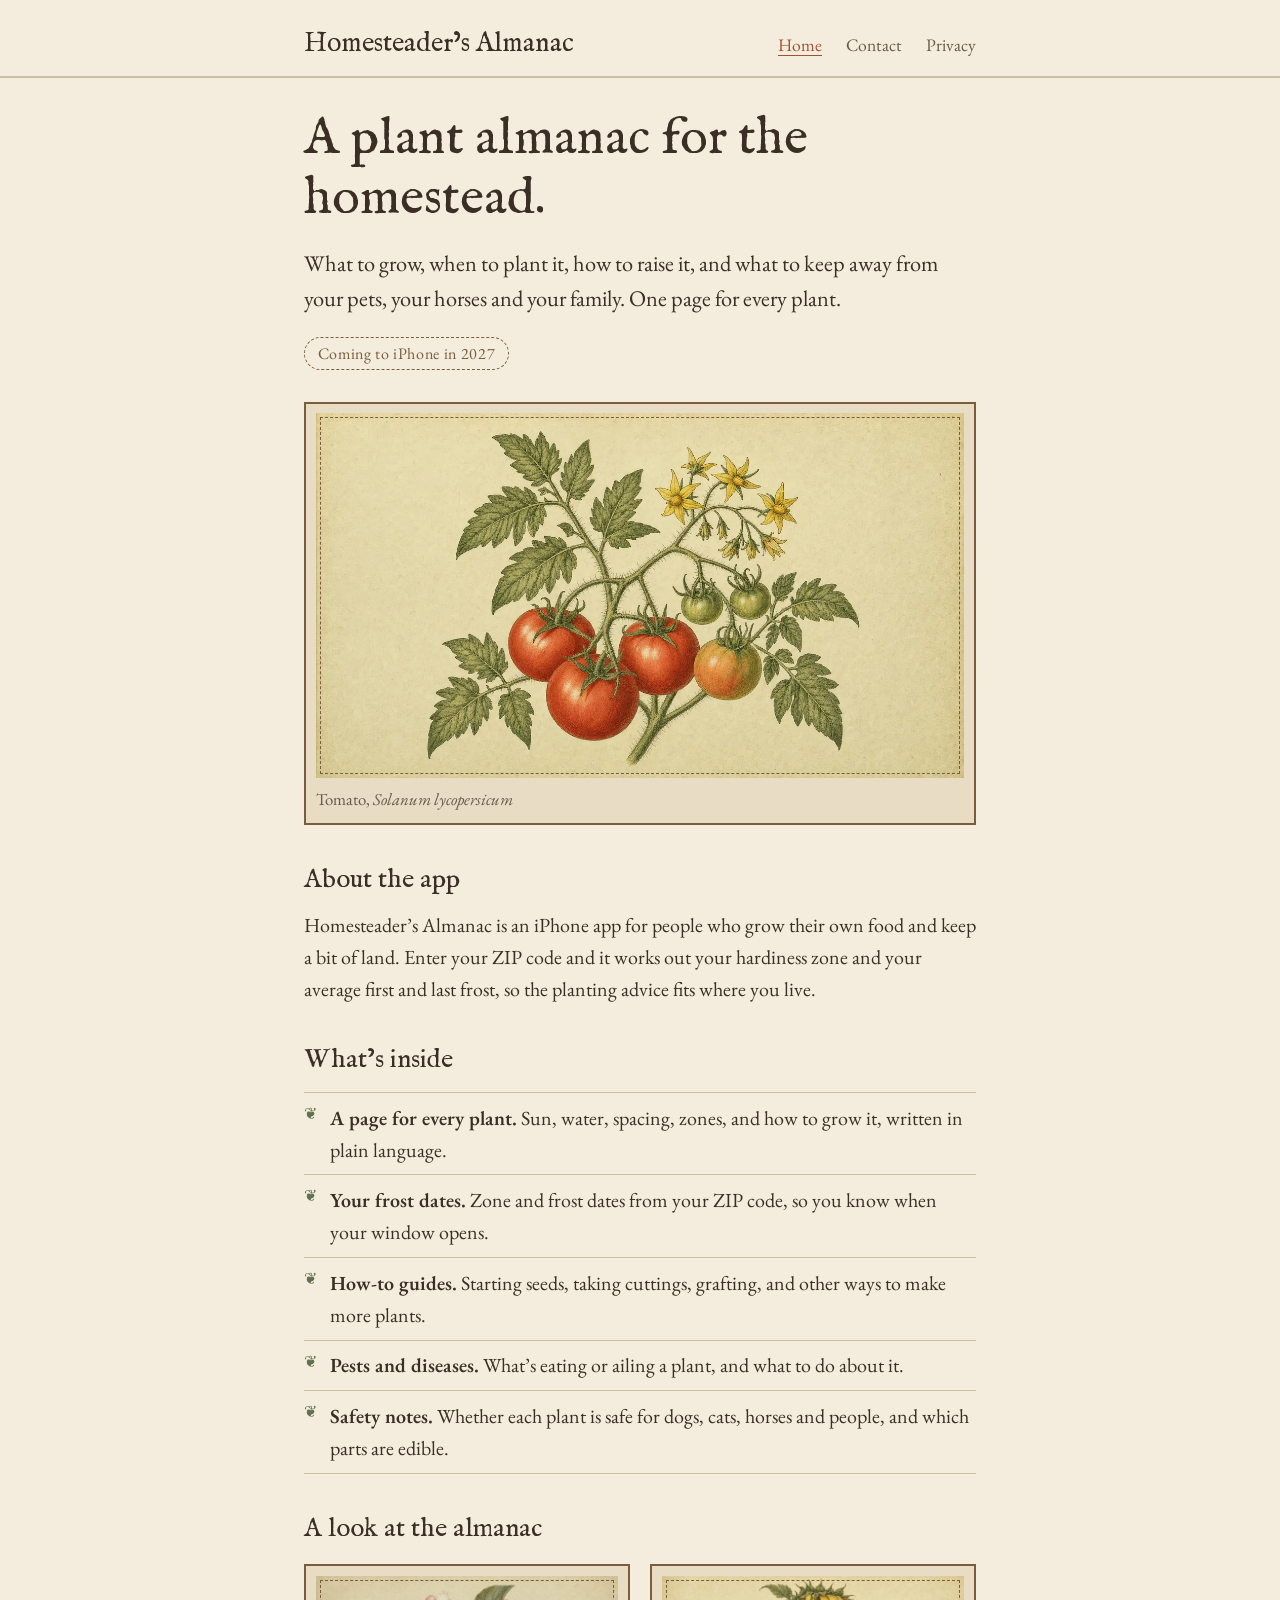
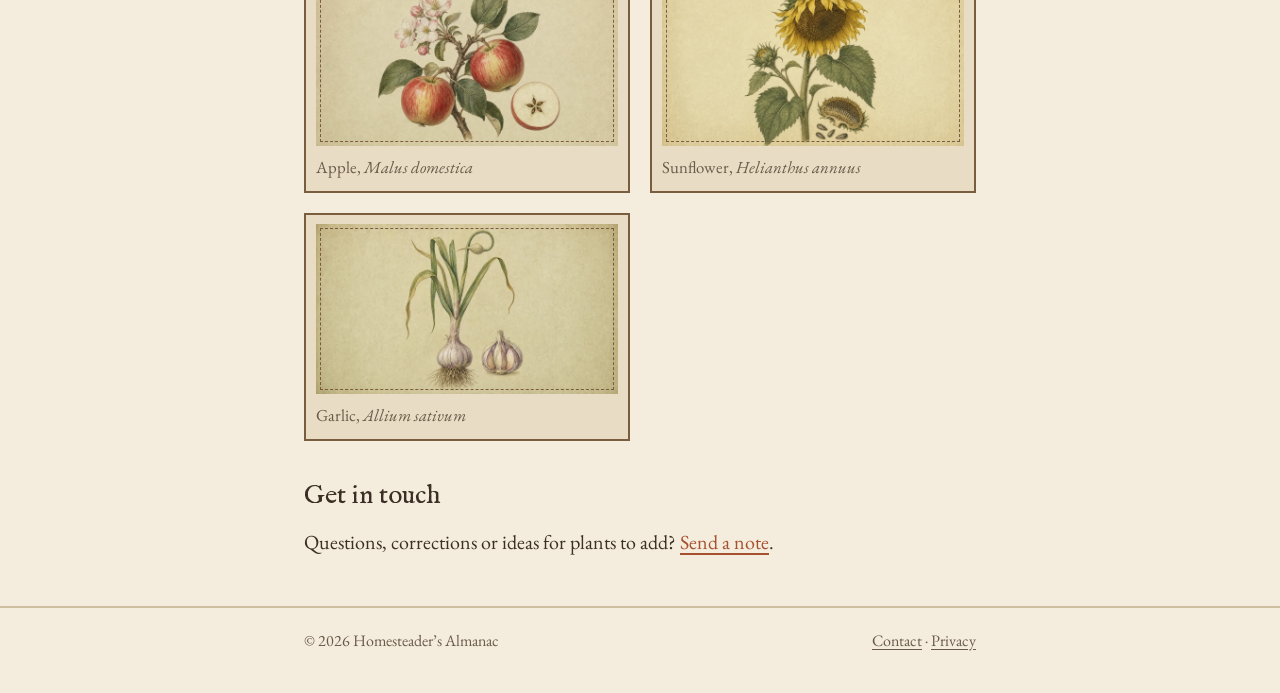
==== index.html @ f8ecb563 "Homesteader's Almanac site: home, contact and privacy pages Plain HTML and CSS, no build step, no co" ====
<!doctype html>
<html lang="en">
<head>
<meta charset="utf-8">
<meta name="viewport" content="width=device-width, initial-scale=1">
<title>Homesteader’s Almanac</title>
<meta name="description" content="A plant almanac for the homestead, coming to iPhone: what to grow, when to plant it, and what to watch out for, with a page for every plant.">
<meta property="og:title" content="Homesteader’s Almanac">
<meta property="og:description" content="A plant almanac for the homestead, coming to iPhone: what to grow, when to plant it, and what to watch out for, with a page for every plant.">
<meta property="og:type" content="website">
<meta property="og:image" content="https://homesteadersalmanac.com/img/tomato.webp">
<link rel="icon" href="favicon.svg" type="image/svg+xml">
<link rel="preload" href="fonts/imfell.woff2" as="font" type="font/woff2" crossorigin>
<link rel="stylesheet" href="style.css">
</head>
<body>
<header class="site">
  <div class="wrap">
    <a class="wordmark" href="index.html">Homesteader&rsquo;s Almanac</a>
    <nav aria-label="Main">
      <a href="index.html" aria-current="page">Home</a>
      <a href="contact.html">Contact</a>
      <a href="privacy.html">Privacy</a>
    </nav>
  </div>
</header>
<main>
<div class="wrap">
<h1>A plant almanac for the homestead.</h1>
<p class="lede">What to grow, when to plant it, how to raise it, and what to keep away from your pets, your horses and your family. One page for every plant.</p>
<span class="stamp">Coming to iPhone in 2027</span>

<figure class="plate">
  <img src="img/tomato.webp" width="1280" height="720" alt="Vintage-style illustration of a tomato plant with ripe red fruit, green tomatoes and small yellow flowers on a cream background.">
  <figcaption>Tomato, <i>Solanum lycopersicum</i></figcaption>
</figure>

<h2>About the app</h2>
<p>Homesteader&rsquo;s Almanac is an iPhone app for people who grow their own food and keep a bit of land. Enter your ZIP code and it works out your hardiness zone and your average first and last frost, so the planting advice fits where you live.</p>

<h2>What&rsquo;s inside</h2>
<ul class="inside">
  <li><strong>A page for every plant.</strong> Sun, water, spacing, zones, and how to grow it, written in plain language.</li>
  <li><strong>Your frost dates.</strong> Zone and frost dates from your ZIP code, so you know when your window opens.</li>
  <li><strong>How-to guides.</strong> Starting seeds, taking cuttings, grafting, and other ways to make more plants.</li>
  <li><strong>Pests and diseases.</strong> What&rsquo;s eating or ailing a plant, and what to do about it.</li>
  <li><strong>Safety notes.</strong> Whether each plant is safe for dogs, cats, horses and people, and which parts are edible.</li>
</ul>

<h2>A look at the almanac</h2>
<div class="gallery">
  <figure class="plate">
    <img src="img/apple.webp" width="1280" height="720" loading="lazy" alt="Vintage-style illustration of an apple branch with pink blossoms, two red apples and a halved apple showing the star-shaped core.">
    <figcaption>Apple, <i>Malus domestica</i></figcaption>
  </figure>
  <figure class="plate">
    <img src="img/sunflower.webp" width="1280" height="720" loading="lazy" alt="Vintage-style illustration of a sunflower with a drooping yellow head, large leaves, a flower bud and loose seeds.">
    <figcaption>Sunflower, <i>Helianthus annuus</i></figcaption>
  </figure>
  <figure class="plate">
    <img src="img/garlic.webp" width="1280" height="720" loading="lazy" alt="Vintage-style illustration of a garlic plant with a curling scape, a whole bulb with roots and a bulb split into cloves.">
    <figcaption>Garlic, <i>Allium sativum</i></figcaption>
  </figure>
</div>

<h2>Get in touch</h2>
<p>Questions, corrections or ideas for plants to add? <a href="contact.html">Send a note</a>.</p>
</div>
</main>
<footer class="site">
  <div class="wrap">
    <span>&copy; 2026 Homesteader&rsquo;s Almanac</span>
    <span><a href="contact.html">Contact</a> &middot; <a href="privacy.html">Privacy</a></span>
  </div>
</footer>
</body>
</html>
---- style.css ----
/* Homesteader's Almanac: palette and type from the almanac style guide (parchment, ink, sage, terracotta). */
@font-face { font-family: "IM Fell English"; src: url("fonts/imfell.woff2") format("woff2"); font-display: swap; }
@font-face { font-family: "EB Garamond"; src: url("fonts/ebgaramond.woff2") format("woff2"); font-weight: 400 800; font-style: normal; font-display: swap; }
@font-face { font-family: "EB Garamond"; src: url("fonts/ebgaramond-italic.woff2") format("woff2"); font-weight: 400 800; font-style: italic; font-display: swap; }

:root {
  --paper: #F4ECDC;
  --card: #E8DCC4;
  --ink: #3B2F25;
  --ink-soft: #6B5A4A;
  --sage: #5F7150;
  --terracotta: #A5502F;
  --bark: #7A5C3E;
  --rule: #cdbf9f;
}
@media (prefers-color-scheme: dark) {
  :root:not([data-theme="light"]) {
    --paper: #1F1A16; --card: #2B241E; --ink: #EFE6D2; --ink-soft: #BFB29C;
    --sage: #A3B58E; --terracotta: #D98A68; --bark: #B79870; --rule: #4a3f33;
  }
}

* { box-sizing: border-box; }
html { -webkit-text-size-adjust: 100%; }
body {
  margin: 0; background: var(--paper); color: var(--ink);
  font: 1.25rem/1.6 "EB Garamond", Georgia, serif;
}
a { color: var(--terracotta); text-underline-offset: 0.18em; }
a:hover { color: var(--sage); }
:focus-visible { outline: 3px solid var(--sage); outline-offset: 3px; border-radius: 2px; }

.wrap { max-width: 44rem; margin: 0 auto; padding: 0 1rem; }

header.site { padding: 1.75rem 0 1rem; border-bottom: 2px double var(--rule); }
header.site .wrap { display: flex; flex-wrap: wrap; align-items: baseline; justify-content: space-between; gap: 0.5rem 1.5rem; }
.wordmark { font-family: "IM Fell English", Georgia, serif; font-size: 1.7rem; line-height: 1.1; color: var(--ink); text-decoration: none; }
nav a { margin-left: 1.25rem; color: var(--ink-soft); text-decoration: none; font-size: 1.1rem; }
nav a:first-child { margin-left: 0; }
nav a:hover, nav a[aria-current="page"] { color: var(--terracotta); text-decoration: underline; text-underline-offset: 0.25em; }

main { padding: 2rem 0 3rem; }
h1, h2 { font-family: "IM Fell English", Georgia, serif; font-weight: 400; line-height: 1.15; margin: 0; }
h1 { font-size: clamp(2.2rem, 7vw, 3.25rem); }
h2 { font-size: 1.65rem; margin-top: 2.5rem; }
p { margin: 0.9rem 0 0; }
.lede { font-size: 1.4rem; color: var(--ink); margin-top: 1rem; }
.stamp {
  display: inline-block; margin-top: 1.25rem; padding: 0.15rem 0.8rem;
  border: 1.5px dashed var(--bark); border-radius: 999px;
  color: var(--bark); font-size: 1rem; letter-spacing: 0.04em;
}

figure { margin: 0; }
.plate { margin-top: 2rem; padding: 0.6rem; background: var(--card); border: 2px solid var(--bark); }
.plate img { display: block; width: 100%; height: auto; outline: 1px dashed var(--bark); outline-offset: -0.35rem; }
figcaption { margin-top: 0.5rem; font-size: 1.05rem; color: var(--ink-soft); }
figcaption i { font-style: italic; }

ul.inside { padding: 0; list-style: none; margin: 1rem 0 0; }
ul.inside li { padding: 0.55rem 0 0.55rem 1.6rem; border-top: 1px solid var(--rule); position: relative; }
ul.inside li:last-child { border-bottom: 1px solid var(--rule); }
ul.inside li::before { content: "\2766"; position: absolute; left: 0; top: 0.5rem; color: var(--sage); font-size: 1rem; }
ul.inside strong { font-weight: 600; }

.gallery { display: grid; gap: 1.25rem; grid-template-columns: repeat(auto-fit, minmax(14rem, 1fr)); margin-top: 1.25rem; }
.gallery .plate { margin-top: 0; }

.card { margin-top: 1.5rem; padding: 1.1rem 1.25rem; background: var(--card); border-left: 4px solid var(--sage); }
.card p:first-child { margin-top: 0; }
.mail { font-size: clamp(1.1rem, 5.4vw, 1.5rem); overflow-wrap: anywhere; font-family: "IM Fell English", Georgia, serif; }

footer.site { border-top: 2px double var(--rule); padding: 1.25rem 0 2.5rem; color: var(--ink-soft); font-size: 1rem; }
footer.site .wrap { display: flex; flex-wrap: wrap; justify-content: space-between; gap: 0.5rem 1.5rem; }
footer.site a { color: var(--ink-soft); }
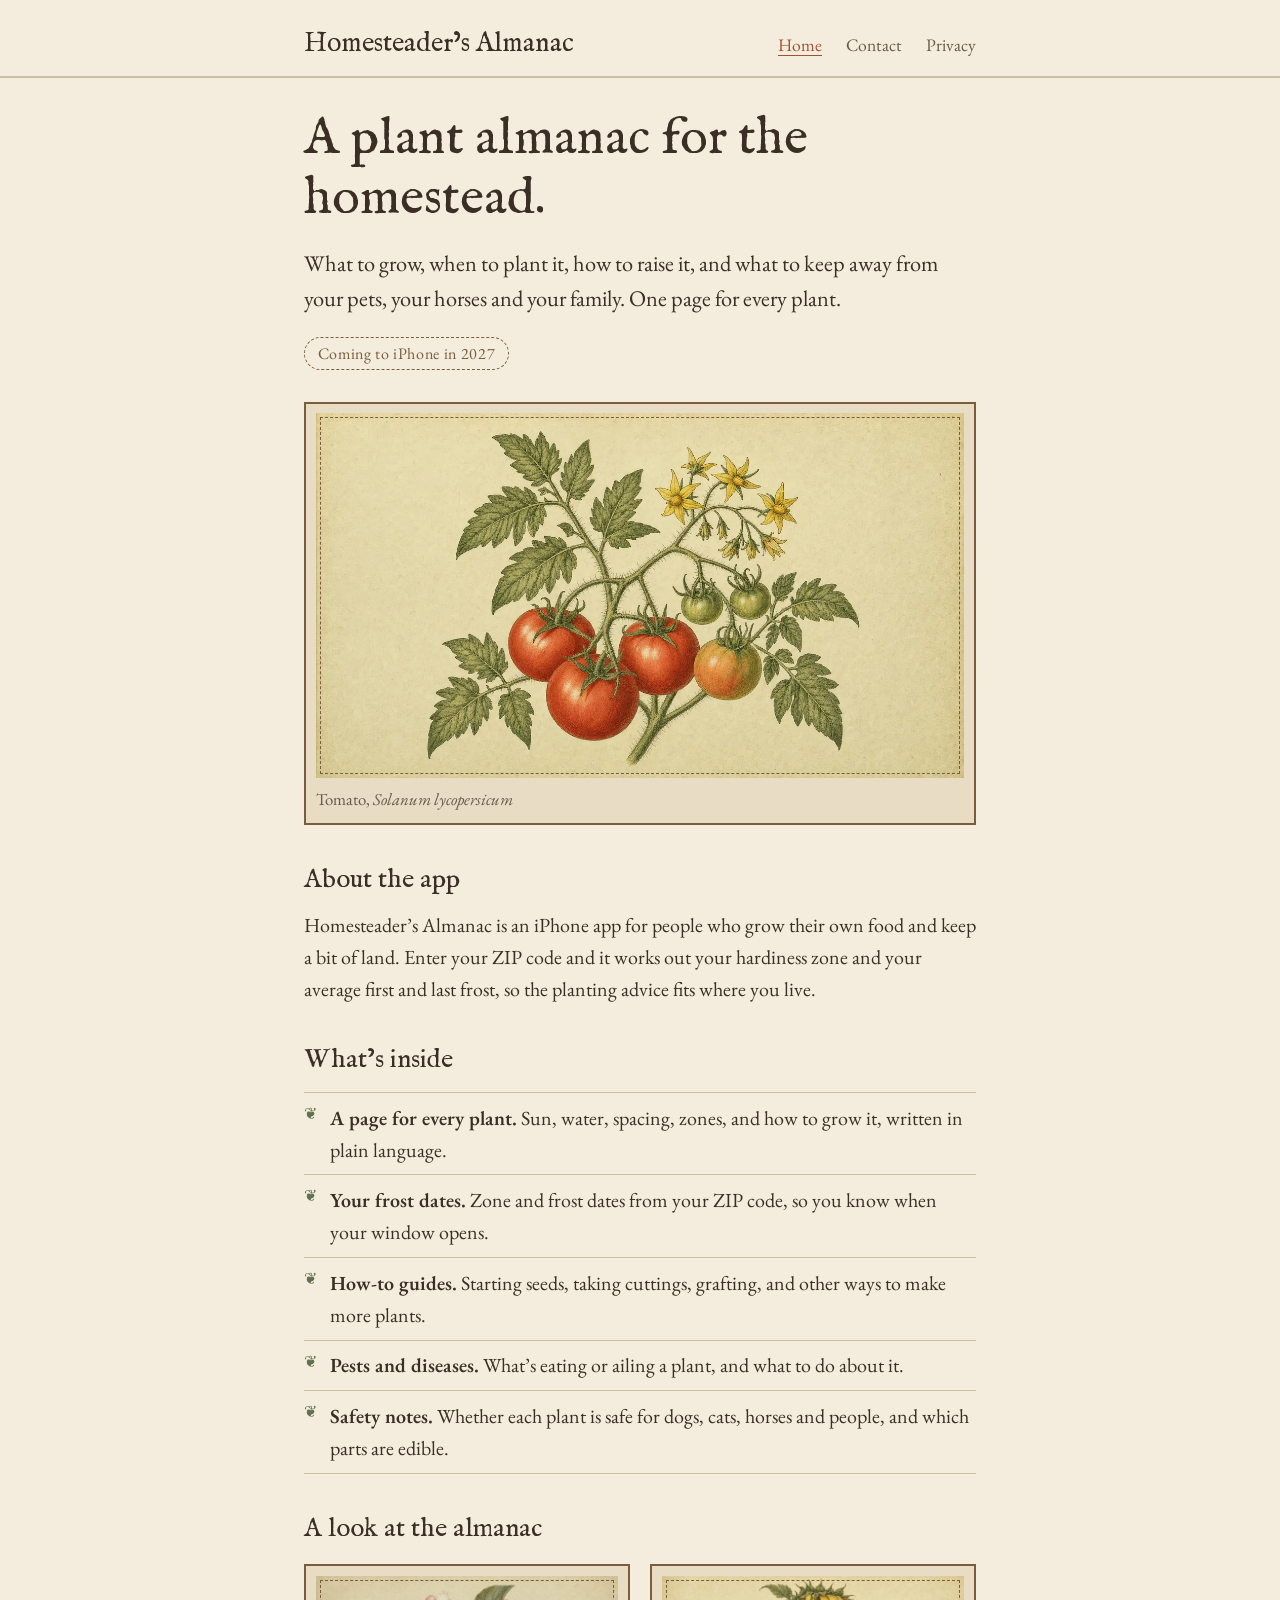
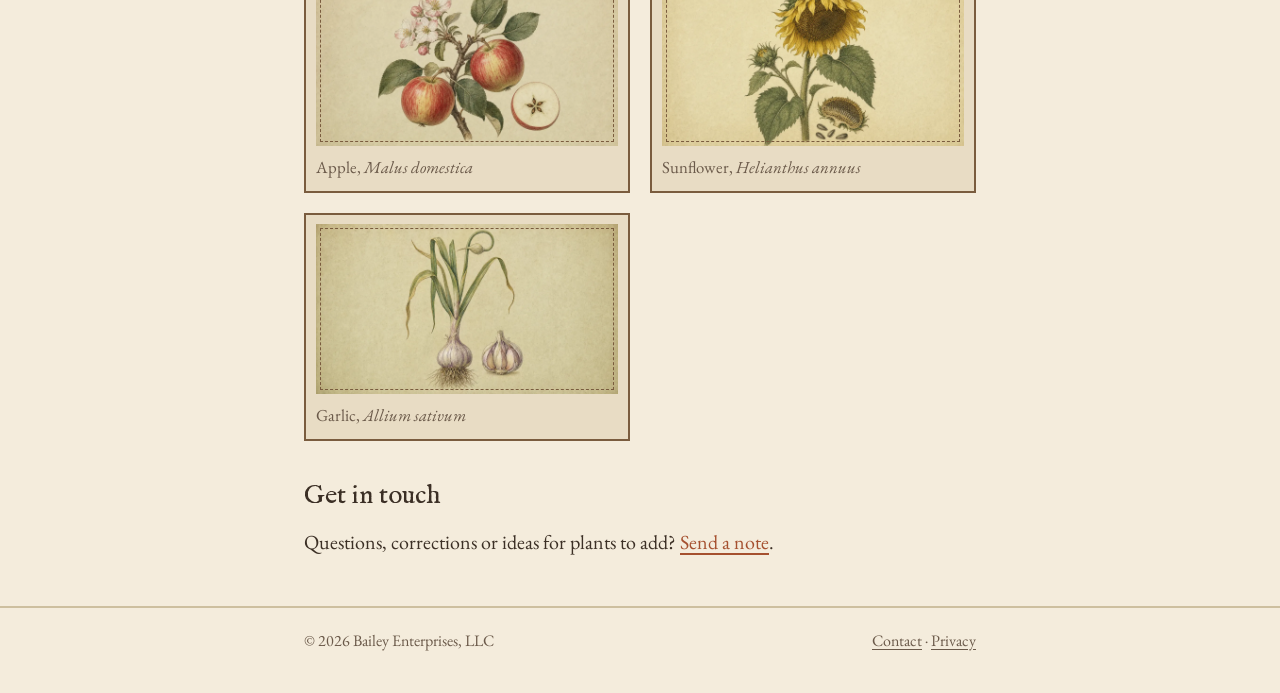
==== commit c5a6a0b3: "Add publisher name (Bailey Enterprises, LLC); remove draft note Co-Authored-By: Claude Sonnet 5.5 <n" ====
--- a/index.html
+++ b/index.html
@@ -69,7 +69,7 @@
 </main>
 <footer class="site">
   <div class="wrap">
-    <span>&copy; 2026 Homesteader&rsquo;s Almanac</span>
+    <span>&copy; 2026 Bailey Enterprises, LLC</span>
     <span><a href="contact.html">Contact</a> &middot; <a href="privacy.html">Privacy</a></span>
   </div>
 </footer>
